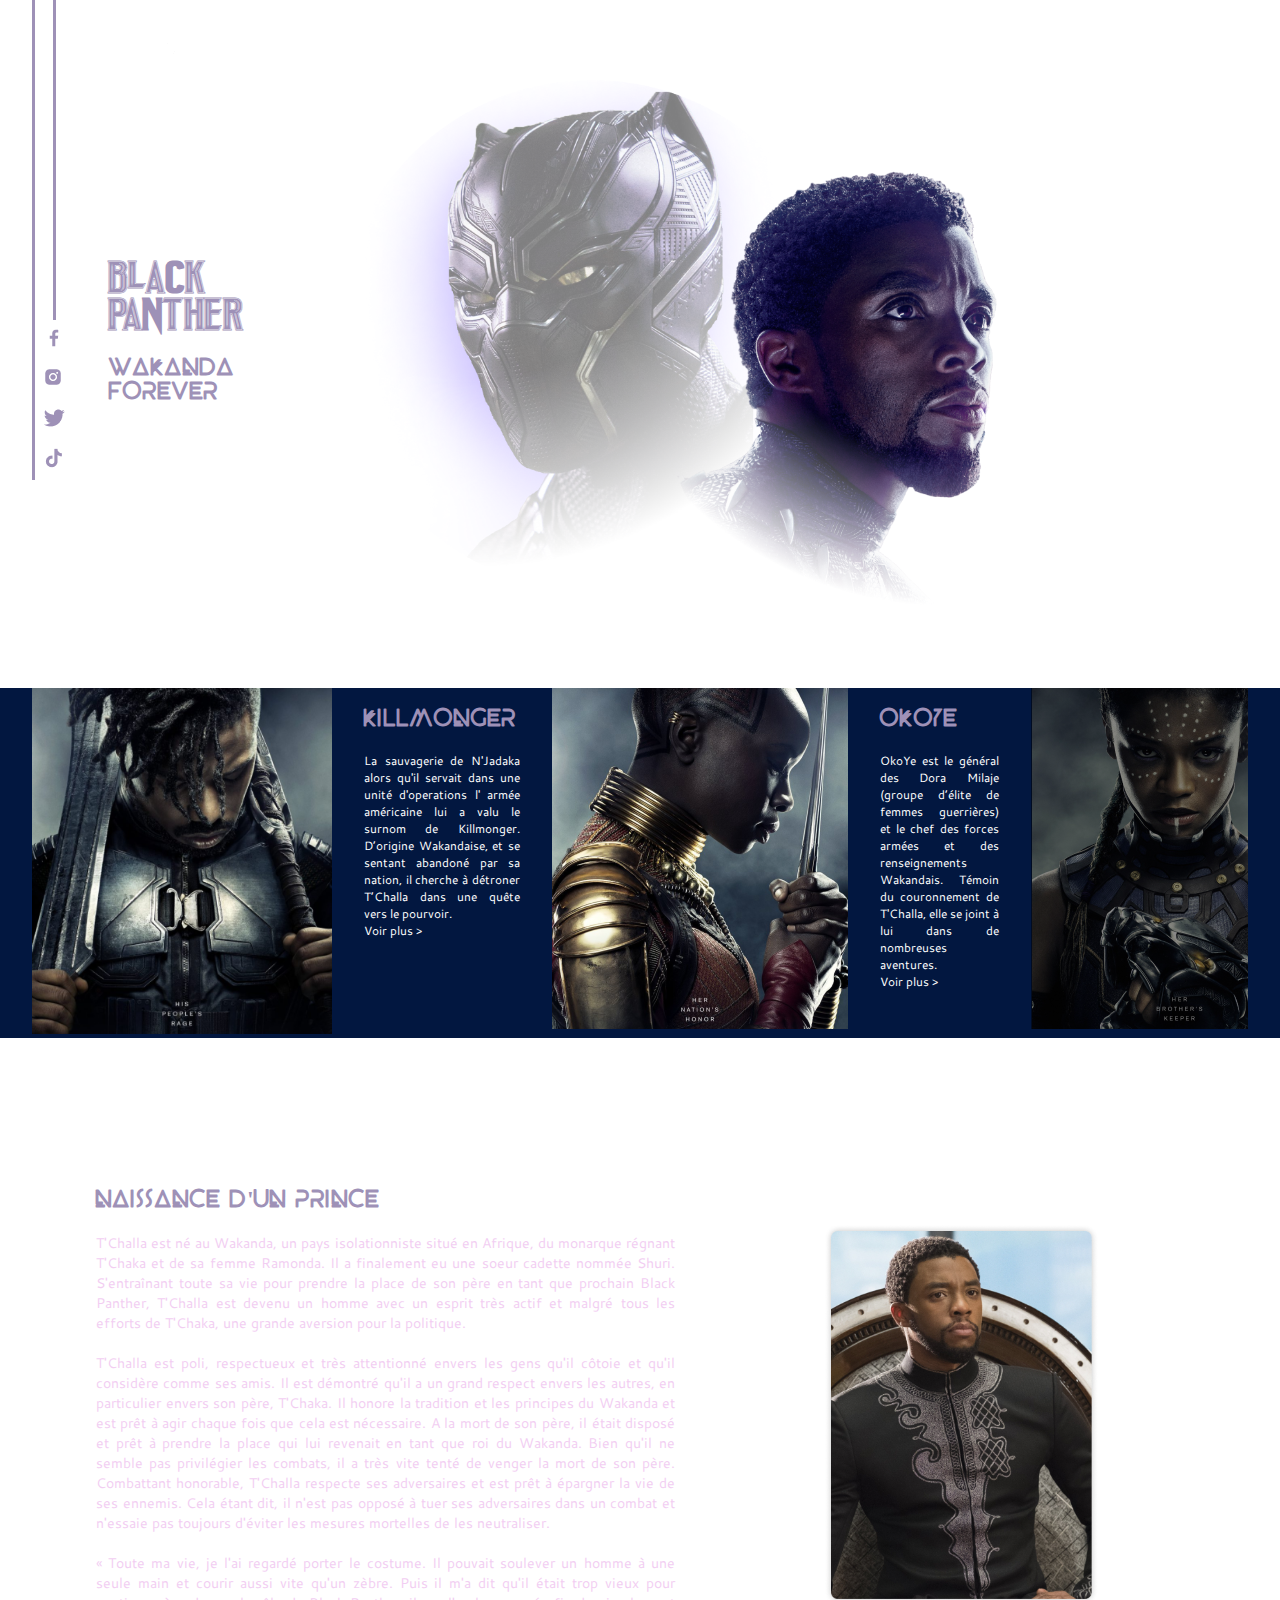
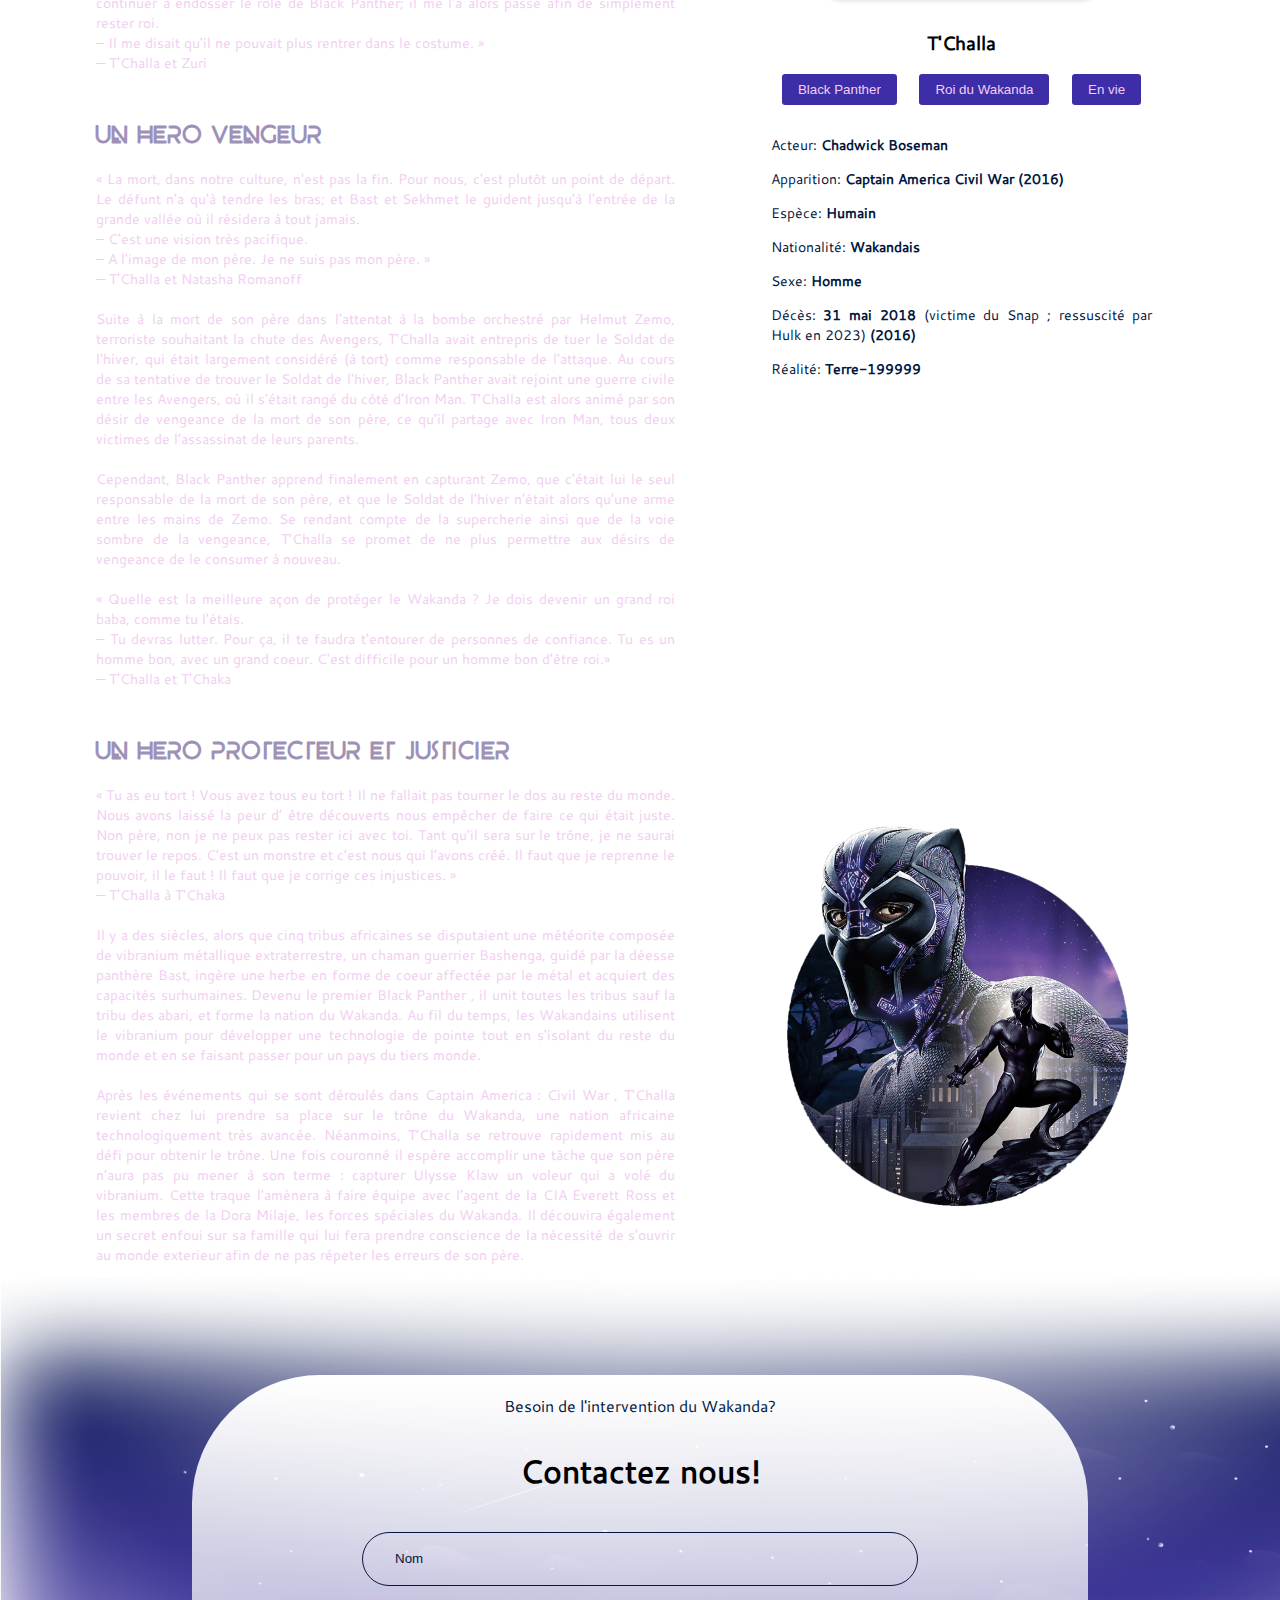
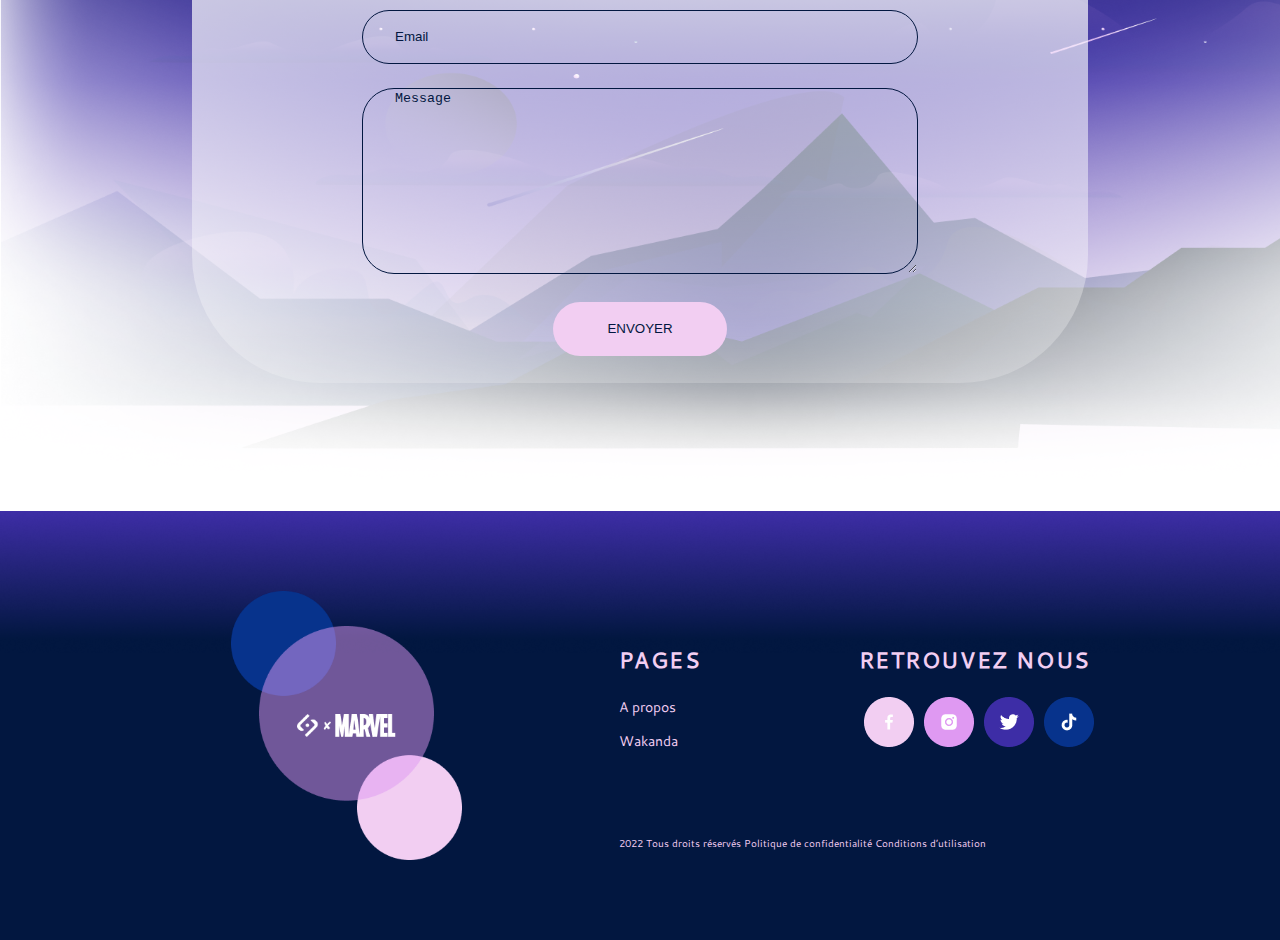
==== index.html @ 1eb6c3eb "setting up the html css base" ====
<!DOCTYPE html>
<html lang="fr">
    <head>
        <meta charset="UTF-8" />
        <meta http-equiv="X-UA-Compatible" content="IE=edge" />
        <meta name="viewport" content="width=device-width, initial-scale=1.0" />
        <title>Black Panther</title>
        <link
            rel="shortcut icon"
            href="./Illustrations-Logo/All pages/icon_MARVEL.png"
            type="image/x-icon"
        />
        <link rel="stylesheet" href="./styles/style.css" />
    </head>

    <body>
        <!-- SIDE NAVIGATION -->
        <div class="social-header">
            <div class="horiz-one">
                <div class="the-horiz-one"></div>
            </div>
            <div class="horiz-two-and-social">
                <div class="horiz-two">
                    <div class="the-horiz-two"></div>
                </div>
                <div class="social-in-header">
                    <div class="logo-social-header">
                        <div class="fb-header">
                            <img
                                src="./Illustrations-Logo/All-pages/icon_facebook.png"
                                alt=""
                            />
                        </div>
                        <div class="ig-header">
                            <img
                                src="./Illustrations-Logo/All-pages/icon_instagram.png"
                                alt=""
                            />
                        </div>
                        <div class="tw-header">
                            <img
                                src="./Illustrations-Logo/All-pages/icon_twitter.png"
                                alt=""
                            />
                        </div>
                        <div class="tk-header">
                            <img
                                src="./Illustrations-Logo/All-pages/icon_tiktok.png"
                                alt=""
                            />
                        </div>
                    </div>
                </div>
            </div>
        </div>
        <!-- END SIDE NAVIGATION -->

        <!-- HEADER -->
        <header>
            <!-- NAV BAR -->
            <nav>
                <div class="cross">
                    <div class="cross-sayna-marvel">
                        <img
                            src="./Illustrations-Logo/All-pages/footer2.png"
                            alt="CROSS-SAYNA-MARVEL"
                        />
                    </div>
                </div>
                <div class="logos-nav">
                    <div class="accueil">
                        <a href="index.html"><p>ACCUEIL</p></a>
                    </div>
                    <div class="wakanda">
                        <a href="wakanda.html"><p>WAKANDA</p></a>
                    </div>
                    <div class="endgame">
                        <a href="enigme.html"><p>ENIGME</p></a>
                    </div>
                </div>
            </nav>
            <!-- END NAV BAR -->

            <!-- CONTAINER HEADER -->
            <div class="container-header">
                <div class="container-in-header">
                    <div class="container-panther1">
                        <div class="container-in-panther1">
                            <div class="title-h1">
                                <h1>BlACK PANTHER</h1>
                            </div>
                            <div class="wakanda-forever-h2">
                                <h2>WAKANDA FOREVER</h2>
                            </div>
                            <div class="article-panther1">
                                <article>
                                    <p>
                                        En plus d' être un film qui fait la part
                                        belle aux héroïnes, Black Panther rend
                                        hommage aux cultures africaine et
                                        afro-américaine. On évoque le racisme,
                                        la colonisation et les violences contre
                                        les afro-américains. Ce film marque tout
                                        une génération, “c’est 100% africain et
                                        c’est parfait”.
                                    </p>
                                </article>
                            </div>
                        </div>
                    </div>
                    <div class="image-panther1">
                        <img
                            class="the-panther1-image"
                            src="./Illustrations-Logo/Accueil/Pantherhome1..png"
                            alt=""
                            width="850rem"
                        />
                    </div>
                </div>
            </div>
            <!-- END CONTAINER HEADER -->
        </header>
        <!-- END HEADER -->

        <main>
            <!-- SLIDER SECTION -->
            <section class="caroussel">
                <div class="container-all-carroussel">
                    <div class="container-carroussel">
                        <div class="container-killmonger">
                            <div class="container-image-killmonger">
                                <img
                                    id="image-killmonger"
                                    src="./Illustrations-Logo/Accueil/Pantherhome2.png"
                                    alt=""
                                    width="300rem"
                                />
                            </div>
                            <div class="container-text-killmonger">
                                <h2>KILLMONGER</h2>
                                <p id="text-killmonger">
                                    La sauvagerie de N'Jadaka alors qu'il
                                    servait dans une unité d'operations l' armée
                                    américaine lui a valu le surnom de
                                    Killmonger. D’origine Wakandaise, et se
                                    sentant abandoné par sa nation, il cherche à
                                    détroner T’Challa dans une quête vers le
                                    pourvoir. <br />
                                    Voir plus >
                                </p>
                            </div>
                        </div>
                        <div class="container-okoye">
                            <div class="container-image-okoye">
                                <img
                                    id="image-okoye"
                                    src="./Illustrations-Logo/Accueil/Pantherhome3.png"
                                    alt=""
                                />
                            </div>
                            <div class="container-text-okoye">
                                <h2>OKOYE</h2>
                                <p id="text-okoye">
                                    OkoYe est le général des Dora Milaje (groupe
                                    d’élite de femmes guerrières) et le chef des
                                    forces armées et des renseignements
                                    Wakandais. Témoin du couronnement de
                                    T'Challa, elle se joint à lui dans de
                                    nombreuses aventures. <br />
                                    Voir plus >
                                </p>
                            </div>
                        </div>
                        <div class="container-shuri">
                            <div class="container-image-shuri">
                                <img
                                    id="image-shuri"
                                    src="./Illustrations-Logo/Accueil/Pantherhome4.png"
                                    alt=""
                                />
                            </div>
                            <div class="container-text-shuri">
                                <p id="text-shuri"></p>
                            </div>
                        </div>
                    </div>
                </div>
            </section>
            <!-- END SLIDER SECTION -->

            <!-- TCHALLA SECTION -->
            <section class="the-prince">
                <!-- TCHALLA LEFT -->
                <div class="articles">
                    <article>
                        <h2>NAISSANCE D'UN PRINCE</h2>
                        <p>
                            T'Challa est né au Wakanda, un pays isolationniste
                            situé en Afrique, du monarque régnant T'Chaka et de
                            sa femme Ramonda. Il a finalement eu une soeur
                            cadette nommée Shuri. S'entraînant toute sa vie pour
                            prendre la place de son père en tant que prochain
                            Black Panther, T'Challa est devenu un homme avec un
                            esprit très actif et malgré tous les efforts de
                            T'Chaka, une grande aversion pour la politique.
                            <br />
                            <br />
                            T'Challa est poli, respectueux et très attentionné
                            envers les gens qu'il côtoie et qu'il considère
                            comme ses amis. Il est démontré qu'il a un grand
                            respect envers les autres, en particulier envers son
                            père, T'Chaka. Il honore la tradition et les
                            principes du Wakanda et est prêt à agir chaque fois
                            que cela est nécessaire. A la mort de son père, il
                            était disposé et prêt à prendre la place qui lui
                            revenait en tant que roi du Wakanda. Bien qu'il ne
                            semble pas privilégier les combats, il a très vite
                            tenté de venger la mort de son père. Combattant
                            honorable, T'Challa respecte ses adversaires et est
                            prêt à épargner la vie de ses ennemis. Cela étant
                            dit, il n'est pas opposé à tuer ses adversaires dans
                            un combat et n'essaie pas toujours d'éviter les
                            mesures mortelles de les neutraliser.
                            <br /><br />
                            « Toute ma vie, je l'ai regardé porter le costume.
                            Il pouvait soulever un homme à une seule main et
                            courir aussi vite qu'un zèbre. Puis il m'a dit qu'il
                            était trop vieux pour continuer à endosser le rôle
                            de Black Panther; il me l'a alors passé afin de
                            simplement rester roi. <br />
                            – Il me disait qu'il ne pouvait plus rentrer dans le
                            costume. » <br />
                            — T'Challa et Zuri
                        </p>
                        <br />
                        <h2>UN HERO VENGEUR</h2>
                        <p>
                            « La mort, dans notre culture, n'est pas la fin.
                            Pour nous, c'est plutôt un point de départ. Le
                            défunt n'a qu'à tendre les bras; et Bast et Sekhmet
                            le guident jusqu'à l'entrée de la grande vallée où
                            il résidera à tout jamais.
                            <br />
                            – C'est une vision très pacifique. <br />
                            – A l'image de mon père. Je ne suis pas mon père. »
                            <br />
                            — T'Challa et Natasha Romanoff
                            <br />
                            <br />
                            Suite à la mort de son père dans l'attentat à la
                            bombe orchestré par Helmut Zemo, terroriste
                            souhaitant la chute des Avengers, T'Challa avait
                            entrepris de tuer le Soldat de l'hiver, qui était
                            largement considéré (à tort) comme responsable de
                            l'attaque. Au cours de sa tentative de trouver le
                            Soldat de l'hiver, Black Panther avait rejoint une
                            guerre civile entre les Avengers, où il s'était
                            rangé du côté d'Iron Man. T’Challa est alors animé
                            par son désir de vengeance de la mort de son père,
                            ce qu’il partage avec Iron Man, tous deux victimes
                            de l’assassinat de leurs parents.
                            <br />
                            <br />
                            Cependant, Black Panther apprend finalement en
                            capturant Zemo, que c’était lui le seul responsable
                            de la mort de son père, et que le Soldat de l’hiver
                            n’était alors qu’une arme entre les mains de Zemo.
                            Se rendant compte de la supercherie ainsi que de la
                            voie sombre de la vengeance, T’Challa se promet de
                            ne plus permettre aux désirs de vengeance de le
                            consumer à nouveau.
                            <br />
                            <br />
                            « Quelle est la meilleure açon de protéger le
                            Wakanda ? Je dois devenir un grand roi baba, comme
                            tu l'étais. <br />
                            – Tu devras lutter. Pour ça, il te faudra t'entourer
                            de personnes de confiance. Tu es un homme bon, avec
                            un grand coeur. C'est difficile pour un homme bon
                            d'être roi.»
                            <br />
                            — T'Challa et T'Chaka
                        </p>
                        <br />
                        <h2>UN HERO PROTECTEUR ET JUSTICIER</h2>
                        <p>
                            « Tu as eu tort ! Vous avez tous eu tort ! Il ne
                            fallait pas tourner le dos au reste du monde. Nous
                            avons laissé la peur d’ être découverts nous
                            empêcher de faire ce qui était juste. Non père, non
                            je ne peux pas rester ici avec toi. Tant qu’il sera
                            sur le trône, je ne saurai trouver le repos. C’est
                            un monstre et c’est nous qui l’avons créé. Il faut
                            que je reprenne le pouvoir, il le faut ! Il faut que
                            je corrige ces injustices. »
                            <br />
                            — T'Challa à T'Chaka
                            <br />
                            <br />
                            Il y a des siècles, alors que cinq tribus africaines
                            se disputaient une météorite composée de vibranium
                            métallique extraterrestre, un chaman guerrier
                            Bashenga, guidé par la déesse panthère Bast, ingère
                            une herbe en forme de coeur affectée par le métal et
                            acquiert des capacités surhumaines. Devenu le
                            premier Black Panther , il unit toutes les tribus
                            sauf la tribu des abari, et forme la nation du
                            Wakanda. Au fil du temps, les Wakandains utilisent
                            le vibranium pour développer une technologie de
                            pointe tout en s'isolant du reste du monde et en se
                            faisant passer pour un pays du tiers monde.
                            <br />
                            <br />
                            Après les événements qui se sont déroulés dans
                            Captain America : Civil War , T'Challa revient chez
                            lui prendre sa place sur le trône du Wakanda, une
                            nation africaine technologiquement très avancée.
                            Néanmoins, T’Challa se retrouve rapidement mis au
                            défi pour obtenir le trône. Une fois couronné il
                            espère accomplir une tâche que son père n’aura pas
                            pu mener à son terme : capturer Ulysse Klaw un
                            voleur qui a volé du vibranium. Cette traque
                            l’amènera à faire équipe avec l’agent de la CIA
                            Everett Ross et les membres de la Dora Milaje, les
                            forces spéciales du Wakanda. Il découvira également
                            un secret enfoui sur sa famille qui lui fera prendre
                            conscience de la nécessité de s’ouvrir au monde
                            exterieur afin de ne pas répeter les erreurs de son
                            père.
                        </p>
                    </article>
                </div>
                <!-- END TCHALLA LEFT -->

                <!-- TCHALA RIGHT -->
                <div class="cards">
                    <div class="the-card">
                        <div class="panther3">
                            <img
                                class="image-panther3"
                                src="./Illustrations-Logo/Accueil/Pantherhome5.png"
                                alt=""
                            />
                        </div>
                        <div class="tchalla">
                            <div>
                                <h3>T'Challa</h3>
                            </div>
                            <div class="buttons">
                                <button>Black Panther</button>
                                <button>Roi du Wakanda</button>
                                <button>En vie</button>
                            </div>
                            <div class="cin">
                                <article>
                                    <p>
                                        Acteur:
                                        <strong>Chadwick Boseman</strong>
                                    </p>
                                    <p>
                                        Apparition:
                                        <strong>
                                            Captain America Civil War
                                            (2016)</strong
                                        >
                                    </p>
                                    <p>Espèce: <strong>Humain</strong></p>
                                    <p>
                                        Nationalité: <strong>Wakandais</strong>
                                    </p>
                                    <p>Sexe: <strong>Homme</strong></p>
                                    <p>
                                        Décès:
                                        <strong>31 mai 2018</strong> (victime du
                                        Snap ; ressuscité par Hulk en 2023)
                                        <strong>(2016)</strong>
                                    </p>
                                    <p>
                                        Réalité: <strong>Terre-199999</strong>
                                    </p>
                                </article>
                            </div>
                        </div>
                    </div>
                    <div class="image-pather2">
                        <img
                            class="the-image-panther2"
                            src="./Illustrations-Logo/Accueil/Pantherhome6.png"
                            alt=""
                        />
                    </div>
                </div>
                <!-- END TCHALLA RIGHT -->
            </section>
            <!-- END TCHALLA SECTION -->

            <!-- FORM SECTION -->
            <section id="form">
                <!-- CONTAINER OF ALL THE FORM -->
                <form
                    class="container-form"
                    action="https://httpbin.org/get"
                    method="get"
                >
                    <div class="the-form">
                        <!-- THE HEAD OF THE FORM -->
                        <div class="headerForm">
                            <div class="div-p-headerForm">
                                <p>Besoin de l'intervention du Wakanda?</p>
                            </div>
                            <div class="div-h3-headerForm">
                                <h3>Contactez nous!</h3>
                            </div>
                        </div>

                        <!-- THE LABELS AND INPUTS -->
                        <div class="container-in-form">
                            <div class="div-nom">
                                <label for="nom"></label>
                                <input
                                    name="nom"
                                    type="text"
                                    id="nom"
                                    placeholder="Nom"
                                    required
                                />
                            </div>
                            <div class="div-email">
                                <label for="email"></label>
                                <input
                                    type="email"
                                    name="email"
                                    id="email"
                                    placeholder="Email"
                                    required
                                />
                            </div>
                            <div class="textarea">
                                <textarea
                                    name="message"
                                    id="message"
                                    cols="30"
                                    placeholder="Message"
                                    required
                                ></textarea>
                            </div>
                            <div class="div-sumbit">
                                <input
                                    id="submit"
                                    type="submit"
                                    value="ENVOYER"
                                />
                            </div>
                        </div>
                    </div>
                </form>
            </section>
            <!-- END FORM SECTION -->
        </main>

        <!-- FOOTER SECTION -->
        <footer>
            <div class="container-footer">
                <div class="container-in-footer">
                    <!-- FOOTER LEFT -->
                    <div class="marvel-logo-circle">
                        <div class="circle">
                            <img
                                id="circle-footer"
                                src="./Illustrations-Logo/All-pages/footer1.png"
                                alt=""
                                width="70%"
                            />
                        </div>
                        <div class="logo-cross">
                            <img
                                src="./Illustrations-Logo/All-pages/footer2.png"
                                alt=""
                                width="30%"
                            />
                        </div>
                    </div>

                    <!-- FOOTER RIGHT -->
                    <div class="container-all-right">
                        <div class="nav-and-social">
                            <div>
                                <div class="footer-left">
                                    <!-- <div > -->
                                    <h3 class="pages">PAGES</h3>
                                    <!-- </div> -->
                                    <!-- <div class="navigation-footer1"> -->
                                    <a href=""><p>A propos</p> </a>
                                    <!-- </div> -->
                                    <!-- <div class="navigation-footer2"> -->
                                    <a href=""><p>Wakanda</p></a>
                                    <!-- </div> -->
                                </div>
                            </div>
                            <div>
                                <div class="footer-right">
                                    <div class="social">
                                        <div class="footer-social">
                                            <h3>RETROUVEZ NOUS</h3>
                                        </div>
                                        <div class="social-logo">
                                            <div class="fb">
                                                <img
                                                    src="./Illustrations-Logo/All-pages/footer3.png"
                                                    alt=""
                                                />
                                            </div>
                                            <div class="ig">
                                                <img
                                                    src="./Illustrations-Logo/All-pages/footer4.png"
                                                    alt=""
                                                />
                                            </div>
                                            <div class="tw">
                                                <img
                                                    src="./Illustrations-Logo/All-pages/footer5.png"
                                                    alt=""
                                                />
                                            </div>
                                            <div class="tiktok">
                                                <img
                                                    src="./Illustrations-Logo/All-pages/footer6.png"
                                                    alt=""
                                                />
                                            </div>
                                        </div>
                                    </div>
                                </div>
                            </div>
                        </div>
                        <div class="copyright">
                            <p>
                                2022 Tous droits réservés Politique de
                                confidentialité Conditions d’utilisation
                            </p>
                        </div>
                    </div>
                </div>
            </div>
        </footer>
        <!-- END FOOTER SECTION -->
    </body>
</html>
---- styles/style.css ----
/* ACCUEIL AND ALL PAGES */

/* Styles I use for almost all pages */

/* FOR GENERAL RULES  */

/* IMPORTING FONTS */

@font-face {
    font-family: "Panthera";
    src: url("../fonts/Panthera.woff2") format("woff2"),
        url("../fonts/Panthera.woff") format("woff");
    font-weight: normal;
    font-style: normal;
    font-display: swap;
}

@font-face {
    font-family: "Beyno";
    font-style: normal;
    font-weight: normal;
    src: url("../fonts/BEYNO.woff") format("woff");
}

@font-face {
    font-family: "Wakanda4";
    src: url("../fonts/wakandaforever-regular-webfont.woff2") format("woff2"),
        url("../fonts/pantheraregular-mvz9j-webfont.woff") format("woff");
    font-weight: normal;
    font-style: normal;
}

@font-face {
    font-family: "Canta";
    font-style: normal;
    font-weight: normal;
    src: url("../fonts/Cantarell-Regular.woff") format("woff");
}

/* FOR PAGE RULES */

body {
    margin: 0%;
    background: url(../Illustrations-Logo/All-pages/arrière_plan.png);
    color: white;
    background-repeat: no-repeat;
    background-size: cover;
}

h1 {
    font-family: "Panthera";
    color: #9e91b7;
}

h2 {
    font-family: "Beyno";
    color: #9e91b7;
}

h3 {
    font-family: "Canta";
}

p {
    font-family: "Canta";
    font-size: 14px;
    text-align: justify;
}

button {
    padding: 0.5rem 1rem;
    border: none;
    border-radius: 0.2rem;
    background-color: #3d2da6;
    color: #f2cef2;
}

/* FOR PLACEHOLDER COLOR IN FORM */
::placeholder {
    color: #021740;
    opacity: 1; /* Firefox */
}

:-ms-input-placeholder {
    /* Internet Explorer 10-11 */
    color: #021740;
}

::-ms-input-placeholder {
    /* Microsoft Edge */
    color: #021740;
}

/* START SIDE NAVIGATION */

.social-header {
    position: absolute;
    left: 2rem;
    display: flex;
    flex-direction: row;
}

.the-horiz-one {
    border-left: 0.2rem solid;
    border-color: #9e91b7;
    height: 30rem;
}

.horiz-two-and-social {
    display: flex;
    flex-direction: column;
}

.the-horiz-two {
    position: relative;
    left: 1.1rem;
    border-left: 0.2rem solid;
    border-color: #9e91b7;
    height: 20rem;
}

.social-in-header {
    position: relative;
    left: 0.5rem;
    height: 10rem;
}

.logo-social-header {
    display: flex;
    flex-direction: column;
    justify-content: space-around;
    height: 100%;
}

/* END SIDE NAVIGATION */

/* HEADER */

/* START NAV BAR */

nav {
    position: relative;
    top: 2rem;
    width: 80%;
    height: 5rem;
    margin-left: auto;
    margin-right: auto;
    display: flex;
    flex-direction: row;
    justify-content: space-between;
}

nav p {
    font-family: "Beyno";
}

.logos-nav {
    width: 15rem;
    display: flex;
    flex-direction: row;
    justify-content: space-between;
}

.logos-nav a {
    text-decoration: none;
    color: white;
    font-weight: bold;
    font-size: 3rem;
}

/* END NAV BAR */

/* START CONTAINER HEADER */

.container-header {
    display: flex;
    flex-direction: row;
    justify-content: space-around;
    width: 95%;
    margin-left: auto;
    margin-right: auto;
}

.container-in-header {
    display: flex;
    flex-direction: row;
    width: 90%;
    /* justify-content: space-around; */
}

.container-in-panther1 {
    position: relative;
    top: 10rem;
    padding-left: 1rem;
}

/* END CONTAINER HEADER */

/* END HEADER SECTION */

/* SLIDER SECTION */

.container-all-carroussel {
    position: relative;
    width: 100%;
    margin-left: auto;
    margin-right: auto;
}

.container-carroussel {
    display: flex;
    flex-direction: row;
    background-color: #021740;
    height: -1rem;
}

.container-killmonger,
.container-okoye,
.container-shuri {
    display: flex;
    flex-direction: row;
}

.container-image-killmonger,
.container-image-okoye,
.container-image-shuri {
    padding-inline: 2rem;
}

/* .container-text-killmonger,
.container-text-okoye,
.container-text-shuri {
    padding-inline: 1rem;
} */

.container-text-killmonger p,
.container-text-okoye p,
.container-text-shuri p {
    font-size: 12px;
}

/* END SLIDER SECTION */

/* TCHALLA SECTION */

.the-prince {
    position: relative;
    top: 8rem;
    width: 90%;
    margin-left: auto;
    margin-right: auto;
    display: flex;
    flex-direction: row;
}

/* START TCHALLA LEFT */

.articles {
    padding-inline: 2rem;
}

.articles p {
    color: #f2cef2;
}

/* END TCHALLA LEFT */

/* START THCALLA RIGHT */

.cards {
    display: flex;
    flex-direction: column;
    justify-content: space-around;
}

.panther3 {
    position: relative;
    width: 90%;
    margin-left: auto;
    margin-right: auto;
    text-align: center;
    z-index: 2;
}

.image-panther3 {
    width: 60%;
    margin-left: auto;
    margin-right: auto;
    z-index: 2;
}

.tchalla {
    position: relative;
    top: -10rem;
    color: black;
    background-color: white;
    width: 75%;
    padding-top: 10rem;
    padding-bottom: 8rem;
    padding-inline: 2rem;
    margin-left: auto;
    margin-right: auto;
    border-radius: 0.8rem;
    z-index: 1;
}

.tchalla h3 {
    text-align: center;
}

.tchalla p {
    color: #021740;
}

.buttons {
    display: flex;
    flex-direction: row;
    justify-content: space-around;
}

.cin {
    position: relative;
    top: 1rem;
    font-family: "Canta";
}

/* END TCHALLA RIGHT */

/* END TCHALLA SECTION */

/* START FORM SECTION */

#form {
    position: relative;
    top: 8rem;
    background-image: url(../Illustrations-Logo/Accueil/Pantherhome7.png);
    /* width: 100%; */
    height: 50rem;
    background-size: cover;
}

.container-form {
    display: flex;
    flex-direction: column;
    height: 100%;
}

.the-form {
    position: relative;
    width: 70%;
    height: 38rem;
    /* padding-top: 1rem; */
    margin-bottom: auto;
    margin-left: auto;
    margin-top: auto;
    margin-right: auto;
    display: flex;
    flex-direction: column;
    background: linear-gradient(
        0.5turn,
        rgb(255, 255, 255),
        rgb(255, 255, 255, 0.2)
    );
    color: black;
    border-radius: 8rem;
    text-align: center;
    justify-content: space-around;
}

.the-form p {
    text-align: center;
    color: #021740;
    font-size: 1rem;
}

.the-form h3 {
    font-size: 2rem;
}

.container-in-form {
    /* display: flex;
    flex-direction: column;
    justify-content: space-between; */
}

.div-nom,
.div-email,
.textarea {
    margin-bottom: 1.5rem;
}

input[type="text"] {
    position: relative;
    width: 520px;
    height: 50px;
    border: 1px solid #021740;
    border-radius: 30rem;
    background-color: transparent;
    padding-left: 2rem;
    top: 50%;
}

input[type="email"] {
    position: relative;
    width: 520px;
    height: 50px;
    border: 1px solid #021740;
    border-radius: 30rem;
    background-color: transparent;
    padding-left: 2rem;
    top: 50%;
}

textarea {
    position: relative;
    position: relative;
    width: 520px;
    height: 180px;
    border: 1px solid #021740;
    border-radius: 2rem;
    background-color: transparent;
    padding-left: 2rem;
    top: 50%;
}

#submit {
    background-color: #f2cef2;
    color: #021740;
    border: none;
    margin-bottom: 1.5rem;
    border-radius: 38rem;
    width: 174px;
    height: 54px;
}

#submit:hover {
    filter: drop-shadow(0px 0px 20px #021740);
}

/* #submit:hover{

} */

/* END FORM SECTION */

/* START FOOTER SECTION */

footer {
    position: relative;
    background: url(../Illustrations-Logo/All-pages/back_footer.png);
    background-size: cover;
    color: #f2cef2;
    top: 10rem;
}

.container-footer {
    width: 80%;
    padding-top: 5rem;
    padding-bottom: 3rem;
    margin-left: auto;
    margin-right: auto;
}

.container-in-footer {
    position: relative;
    display: flex;
    flex-direction: row;
    justify-content: space-around;
}

/* .marvel-logo-circle {
    
} */

.circle {
    text-align: center;
}

.logo-cross {
    position: relative;
    text-align: center;
    top: -50%;
}

.footer-left {
    width: 8rem;
    /* display: flex;
    flex-direction: column; */
}

.footer-left a {
    text-decoration: none;
    color: #f2cef2;
}

.footer-social h3 {
    font-size: 22px;
    letter-spacing: 28%;
}

.footer-right {
    width: 50rem;
    display: flex;
    flex-direction: column;
}

.pages {
    font-size: 22px;
    letter-spacing: 0.1rem;
}

.navigation-footer {
    display: flex;
    flex-direction: column;
}

.container-all-right {
    display: flex;
    flex-direction: column;
    justify-content: space-around;
    width: 30rem;
}

/* .navigation-footer p {
    color: #f2cef2;
} */

.nav-and-social {
    display: flex;
    flex-direction: row;
    justify-content: space-between;
}

.social {
    display: flex;
    flex-direction: column;
    justify-content: space-between;
}

.footer-social h3 {
    display: inline-block;
    font-size: 22px;
    letter-spacing: 0.1rem;
}

.social-logo {
    display: flex;
    flex-direction: row;
    justify-content: space-around;
}

.footer-right {
    width: 15rem;
    display: flex;
    flex-direction: column;
    justify-content: space-between;
}

.social-logo {
    display: flex;
    flex-direction: row;
}

.copyright p {
    font-size: 10px;
}

/* END FOOTER SECTION */
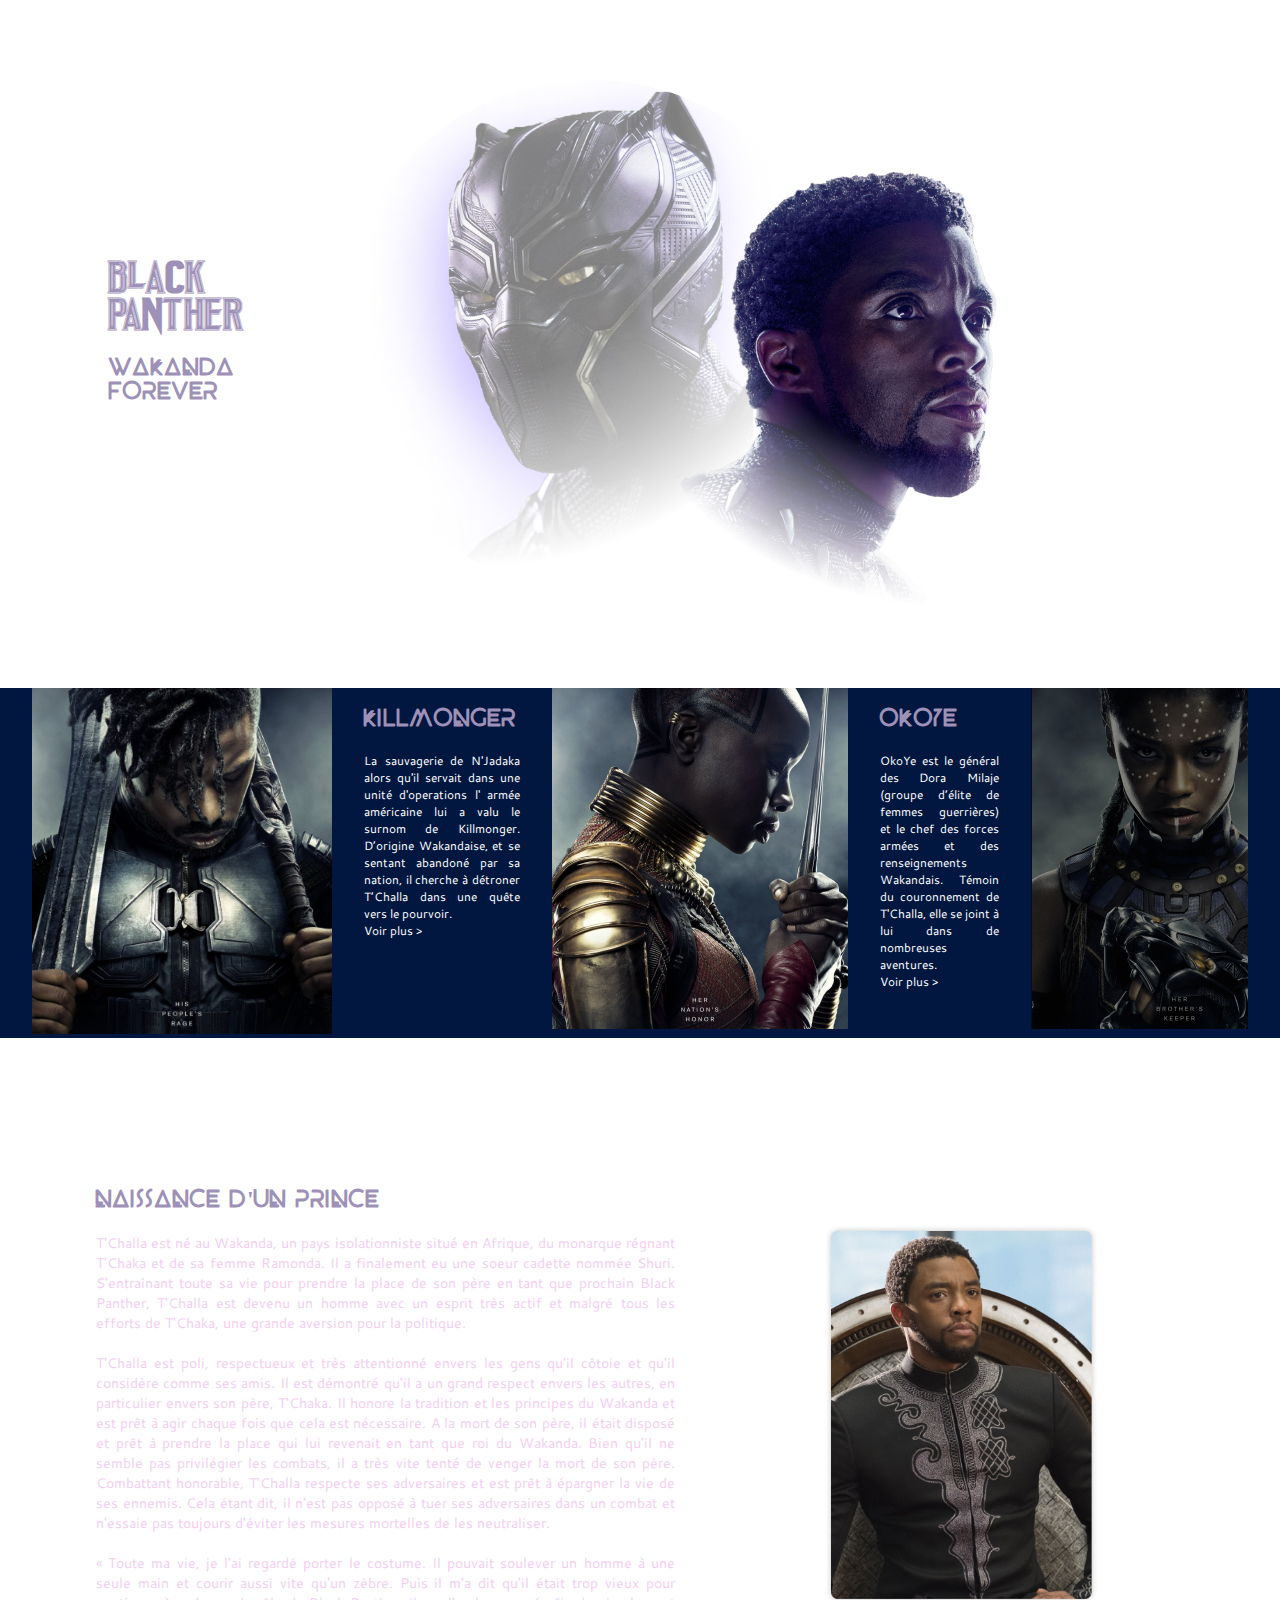
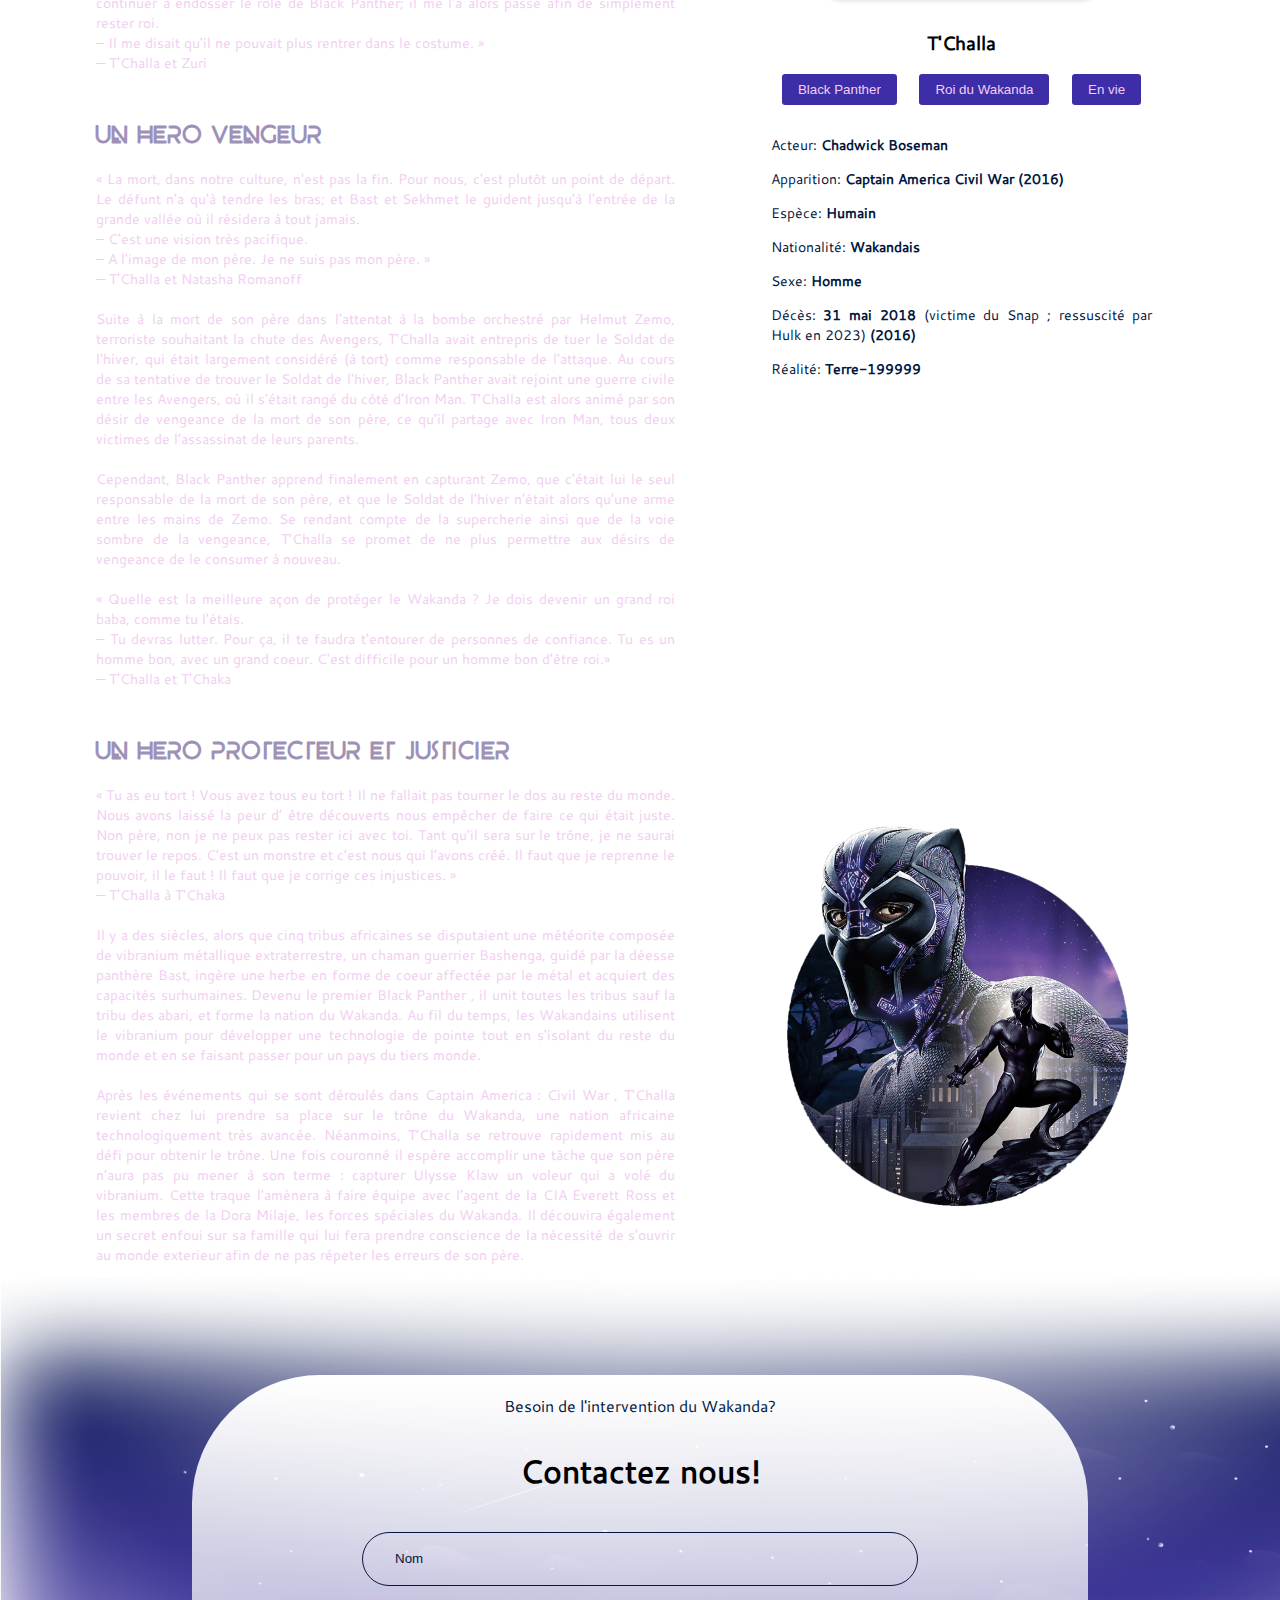
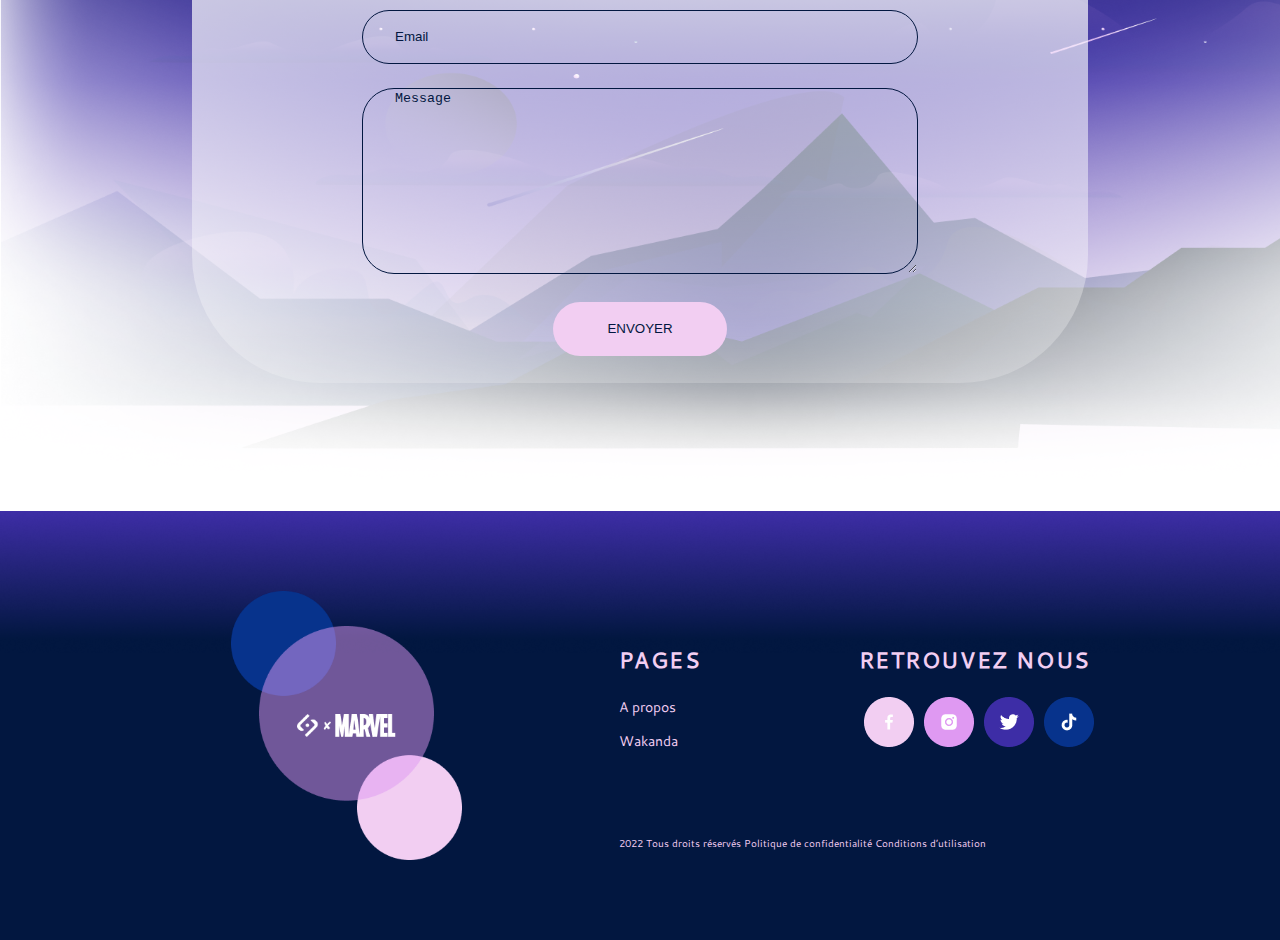
==== commit 1151551f: "animation js" ====
--- a/index.html
+++ b/index.html
@@ -11,11 +11,12 @@
             type="image/x-icon"
         />
         <link rel="stylesheet" href="./styles/style.css" />
+        <script src="https://code.jquery.com/jquery-3.6.0.min.js"></script>
     </head>
 
     <body>
         <!-- SIDE NAVIGATION -->
-        <div class="social-header">
+        <div class="social-header box">
             <div class="horiz-one">
                 <div class="the-horiz-one"></div>
             </div>
@@ -86,13 +87,13 @@
                 <div class="container-in-header">
                     <div class="container-panther1">
                         <div class="container-in-panther1">
-                            <div class="title-h1">
+                            <div class="title-h1 fade">
                                 <h1>BlACK PANTHER</h1>
                             </div>
                             <div class="wakanda-forever-h2">
                                 <h2>WAKANDA FOREVER</h2>
                             </div>
-                            <div class="article-panther1">
+                            <div class="article-panther1 fade">
                                 <article>
                                     <p>
                                         En plus d' être un film qui fait la part
@@ -136,7 +137,7 @@
                                     width="300rem"
                                 />
                             </div>
-                            <div class="container-text-killmonger">
+                            <div class="container-text-killmonger fa">
                                 <h2>KILLMONGER</h2>
                                 <p id="text-killmonger">
                                     La sauvagerie de N'Jadaka alors qu'il
@@ -191,7 +192,7 @@
             <!-- TCHALLA SECTION -->
             <section class="the-prince">
                 <!-- TCHALLA LEFT -->
-                <div class="articles">
+                <div class="articles fade">
                     <article>
                         <h2>NAISSANCE D'UN PRINCE</h2>
                         <p>
@@ -337,7 +338,7 @@
                     <div class="the-card">
                         <div class="panther3">
                             <img
-                                class="image-panther3"
+                                class="image-panther3 panther-head"
                                 src="./Illustrations-Logo/Accueil/Pantherhome5.png"
                                 alt=""
                             />
@@ -382,7 +383,7 @@
                             </div>
                         </div>
                     </div>
-                    <div class="image-pather2">
+                    <div class="image-pather2 panther-head">
                         <img
                             class="the-image-panther2"
                             src="./Illustrations-Logo/Accueil/Pantherhome6.png"
@@ -544,5 +545,6 @@
             </div>
         </footer>
         <!-- END FOOTER SECTION -->
+        <script src="./script/script.js"></script>
     </body>
 </html>
--- a/styles/style.css
+++ b/styles/style.css
@@ -94,10 +94,11 @@
 /* START SIDE NAVIGATION */
 
 .social-header {
-    position: absolute;
+    position: fixed;
     left: 2rem;
     display: flex;
     flex-direction: row;
+    z-index: 3;
 }
 
 .the-horiz-one {
@@ -566,3 +567,11 @@
 }
 
 /* END FOOTER SECTION */
+
+/* APPARITION EN FADE IN */
+
+.fade-in {
+    opacity: 0;
+    transform: translateX(-50px);
+    transition: opacity 0.5s ease-out, transform 0.5s ease-out;
+}
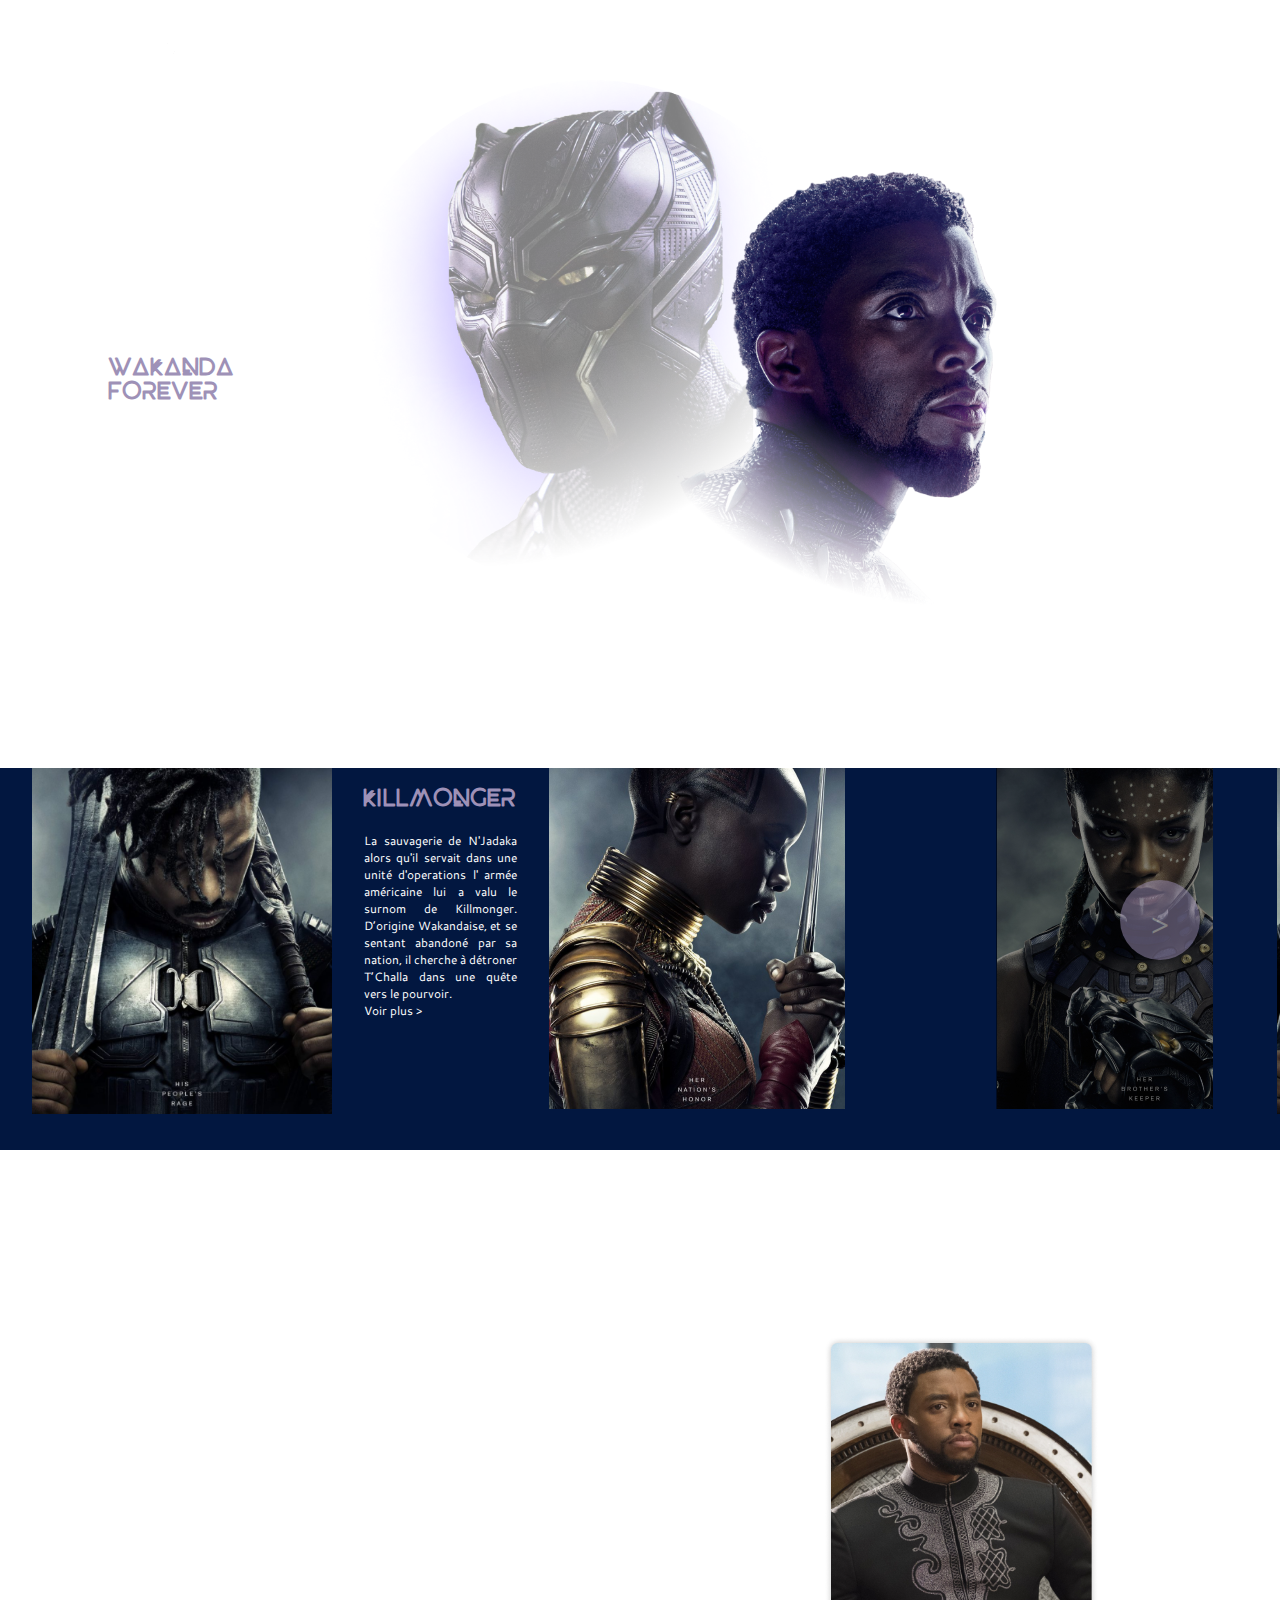
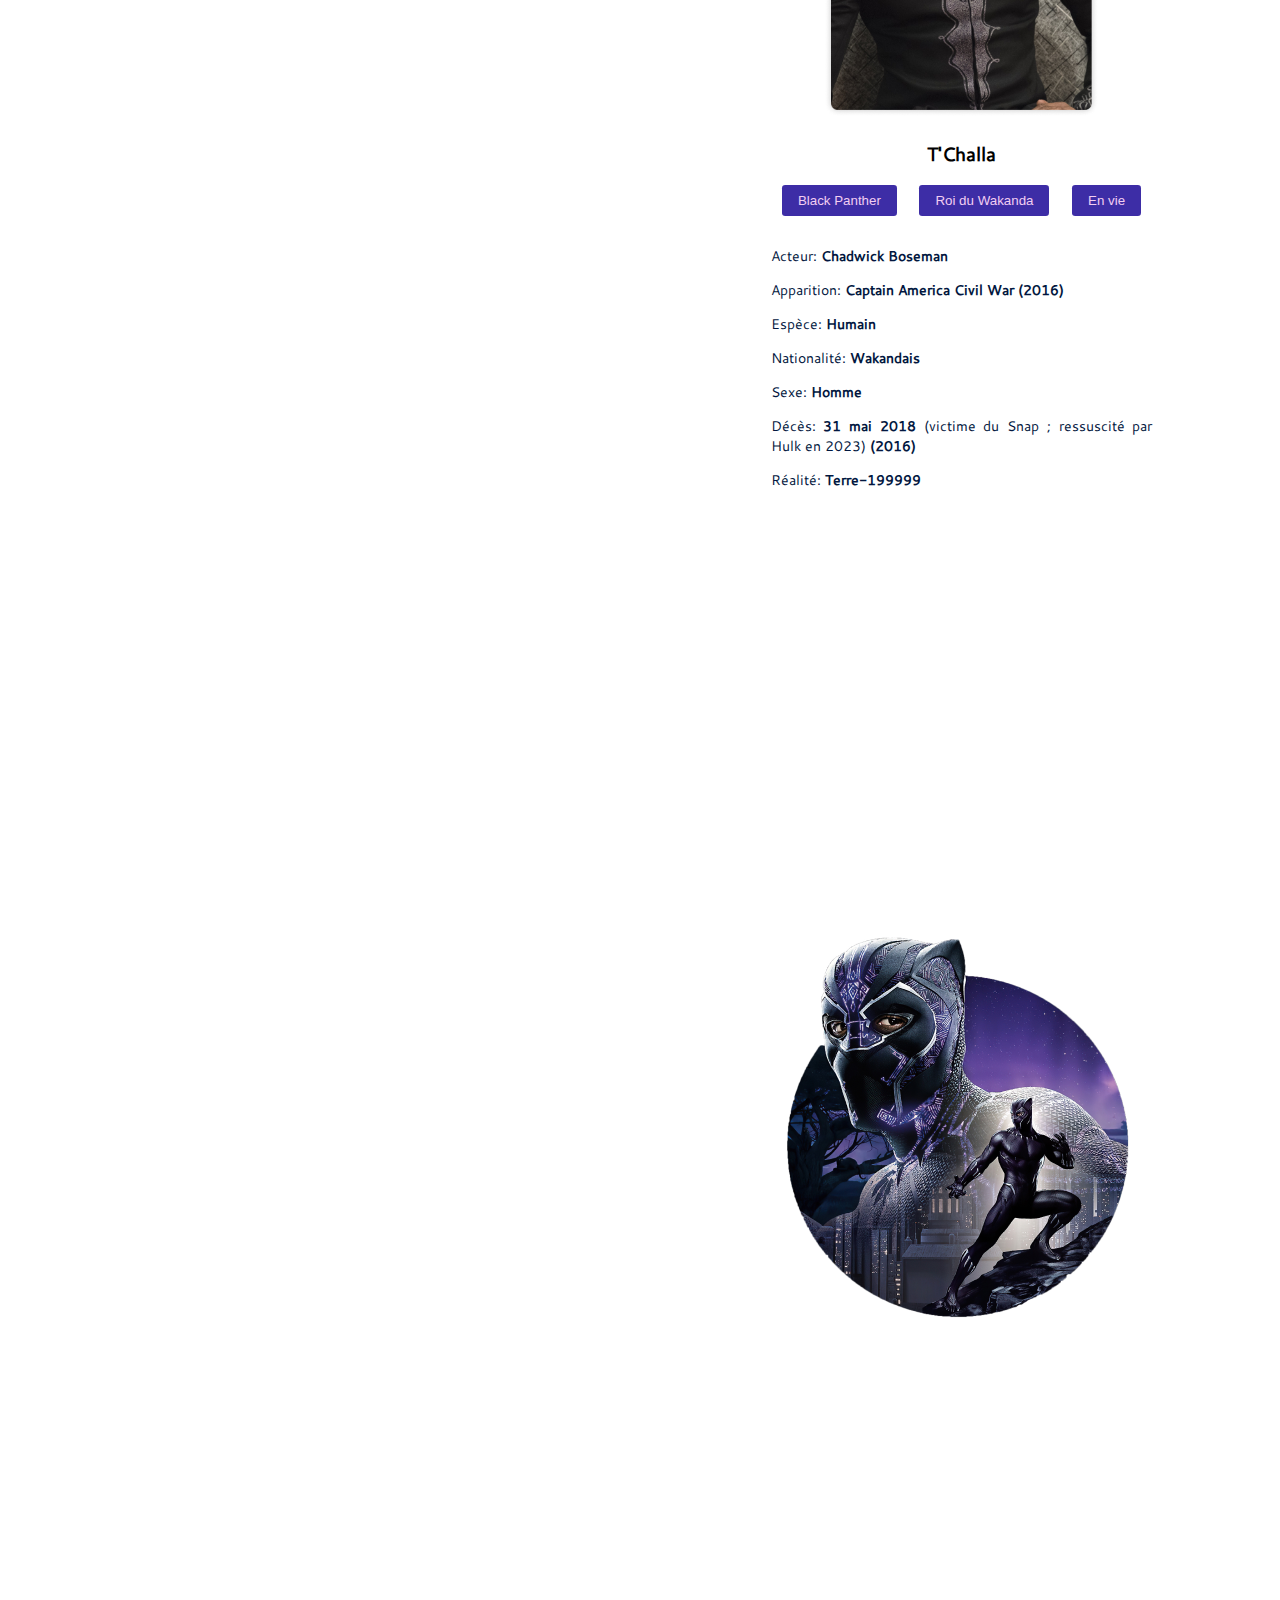
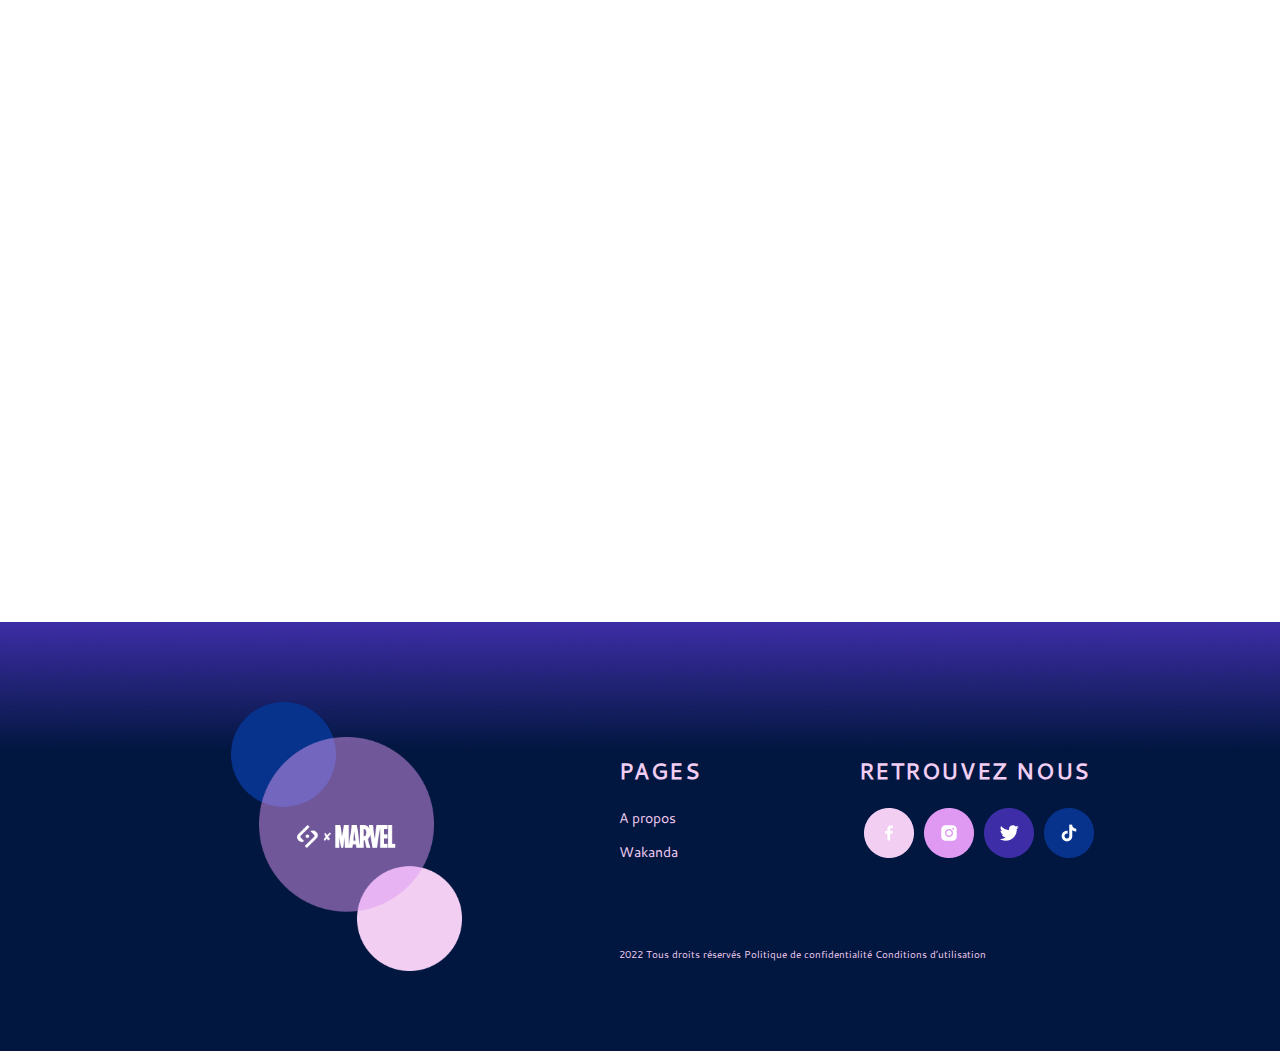
==== commit 127f984e: "animation js" ====
--- a/index.html
+++ b/index.html
@@ -105,6 +105,8 @@
                                         une génération, “c’est 100% africain et
                                         c’est parfait”.
                                     </p>
+                                    <br />
+                                    <p><a href="">Voir plus >>>></a></p>
                                 </article>
                             </div>
                         </div>
@@ -127,6 +129,9 @@
             <!-- SLIDER SECTION -->
             <section class="caroussel">
                 <div class="container-all-carroussel">
+                    <div class="bouton-carroussel">
+                        <p class="fleche-slide">></p>
+                    </div>
                     <div class="container-carroussel">
                         <div class="container-killmonger">
                             <div class="container-image-killmonger">
@@ -139,7 +144,7 @@
                             </div>
                             <div class="container-text-killmonger fa">
                                 <h2>KILLMONGER</h2>
-                                <p id="text-killmonger">
+                                <p id="text-killmonger fade">
                                     La sauvagerie de N'Jadaka alors qu'il
                                     servait dans une unité d'operations l' armée
                                     américaine lui a valu le surnom de
@@ -159,7 +164,7 @@
                                     alt=""
                                 />
                             </div>
-                            <div class="container-text-okoye">
+                            <div class="container-text-okoye fade">
                                 <h2>OKOYE</h2>
                                 <p id="text-okoye">
                                     OkoYe est le général des Dora Milaje (groupe
@@ -182,6 +187,52 @@
                             </div>
                             <div class="container-text-shuri">
                                 <p id="text-shuri"></p>
+                            </div>
+                            <div class="container-killmonger">
+                                <div class="container-image-killmonger">
+                                    <img
+                                        id="image-killmonger"
+                                        src="./Illustrations-Logo/Accueil/Pantherhome2.png"
+                                        alt=""
+                                        width="300rem"
+                                    />
+                                </div>
+                                <div class="container-text-killmonger fa">
+                                    <h2>KILLMONGER</h2>
+                                    <p id="text-killmonger fade">
+                                        La sauvagerie de N'Jadaka alors qu'il
+                                        servait dans une unité d'operations l'
+                                        armée américaine lui a valu le surnom de
+                                        Killmonger. D’origine Wakandaise, et se
+                                        sentant abandoné par sa nation, il
+                                        cherche à détroner T’Challa dans une
+                                        quête vers le pourvoir. <br />
+                                        Voir plus >
+                                    </p>
+                                </div>
+                            </div>
+                            <div class="container-killmonger">
+                                <div class="container-image-killmonger">
+                                    <img
+                                        id="image-killmonger"
+                                        src="./Illustrations-Logo/Accueil/Pantherhome2.png"
+                                        alt=""
+                                        width="300rem"
+                                    />
+                                </div>
+                                <div class="container-text-killmonger fa">
+                                    <h2>KILLMONGER</h2>
+                                    <p id="text-killmonger fade">
+                                        La sauvagerie de N'Jadaka alors qu'il
+                                        servait dans une unité d'operations l'
+                                        armée américaine lui a valu le surnom de
+                                        Killmonger. D’origine Wakandaise, et se
+                                        sentant abandoné par sa nation, il
+                                        cherche à détroner T’Challa dans une
+                                        quête vers le pourvoir. <br />
+                                        Voir plus >
+                                    </p>
+                                </div>
                             </div>
                         </div>
                     </div>
@@ -235,7 +286,7 @@
                         </p>
                         <br />
                         <h2>UN HERO VENGEUR</h2>
-                        <p>
+                        <p class="fade">
                             « La mort, dans notre culture, n'est pas la fin.
                             Pour nous, c'est plutôt un point de départ. Le
                             défunt n'a qu'à tendre les bras; et Bast et Sekhmet
@@ -284,7 +335,7 @@
                         </p>
                         <br />
                         <h2>UN HERO PROTECTEUR ET JUSTICIER</h2>
-                        <p>
+                        <p class="fade">
                             « Tu as eu tort ! Vous avez tous eu tort ! Il ne
                             fallait pas tourner le dos au reste du monde. Nous
                             avons laissé la peur d’ être découverts nous
@@ -396,7 +447,7 @@
             <!-- END TCHALLA SECTION -->
 
             <!-- FORM SECTION -->
-            <section id="form">
+            <section class="fade" id="form">
                 <!-- CONTAINER OF ALL THE FORM -->
                 <form
                     class="container-form"
--- a/styles/style.css
+++ b/styles/style.css
@@ -213,6 +213,11 @@
     flex-direction: row;
     background-color: #021740;
     height: -1rem;
+    overflow: hidden;
+}
+
+.container-carroussel * {
+    width: 300px!;
 }
 
 .container-killmonger,
@@ -226,6 +231,36 @@
 .container-image-okoye,
 .container-image-shuri {
     padding-inline: 2rem;
+}
+
+.bouton-carroussel {
+    position: relative;
+    display: flex;
+    text-align: center;
+    justify-content: center;
+    background-color: #9e91b7;
+    color: white;
+    opacity: 50%;
+    font-size: large;
+    border-radius: 50%;
+    width: 5rem;
+    height: 5rem;
+    top: 12rem;
+    left: 70rem;
+}
+
+.bouton-carroussel:hover {
+    cursor: pointer;
+}
+
+.fleche-slide {
+    position: absolute;
+    top: -0.3rem;
+    font-family: "Rajdhani";
+    font-size: 2rem;
+    color: white;
+    opacity: 100%;
+    font-weight: bolder;
 }
 
 /* .container-text-killmonger,
@@ -570,8 +605,11 @@
 
 /* APPARITION EN FADE IN */
 
-.fade-in {
-    opacity: 0;
-    transform: translateX(-50px);
-    transition: opacity 0.5s ease-out, transform 0.5s ease-out;
-}
+.fade {
+    opacity: 0; /* Rend l'élément initialement invisible */
+    transition: opacity 0.5s ease; /* Ajoute une transition d'opacité de 0.5 seconde avec une accélération fluide */
+}
+
+.fade.show {
+    opacity: 1; /* Lorsque la classe "show" est ajoutée, l'élément devient visible avec une transition d'opacité */
+}
